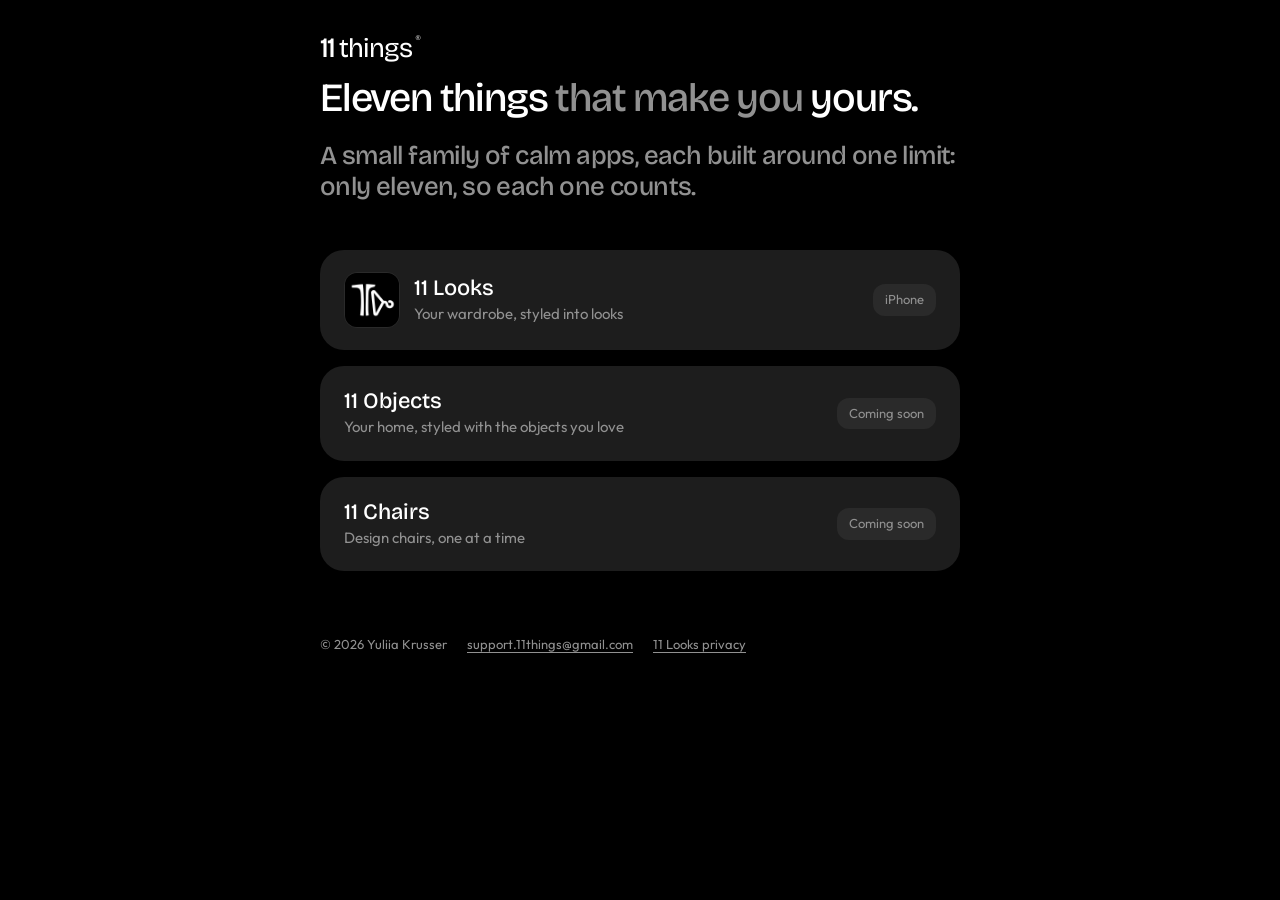
==== index.html @ c532686d "Black background like the icon; 11 Looks icon on its card Co-Authored-By: Claude Opus 5.5 <noreply@a" ====
<!DOCTYPE html>
<html lang="en">
<head>
<meta charset="utf-8">
<meta name="viewport" content="width=device-width, initial-scale=1">
<title>11 things</title>
<meta name="description" content="A small family of apps built around a limit of eleven: the things that make you yours.">
<link rel="preconnect" href="https://fonts.googleapis.com">
<link rel="preconnect" href="https://fonts.gstatic.com" crossorigin>
<link href="https://fonts.googleapis.com/css2?family=Bricolage+Grotesque:opsz,wght@12..96,400;12..96,500&family=Outfit:wght@400;500&display=swap" rel="stylesheet">
<link rel="stylesheet" href="style.css">
</head>
<body>
<main>
<a class="mark" href="./" aria-label="11 things"><b>11</b><span>things</span><sup>®</sup></a>

<h1>Eleven things <span class="grey">that make you</span> yours.</h1>
<p class="lead"><span class="grey">A small family of calm apps, each built around one limit: only eleven, so each one counts.</span></p>

<div class="apps">
  <a class="card app" href="11looks/">
    <img class="icon" src="11looks/icon.png" alt="" width="56" height="56">
    <div style="flex:1"><div class="name">11 Looks</div><div class="what">Your wardrobe, styled into looks</div></div>
    <span class="tag">iPhone</span>
  </a>
  <div class="card app">
    <div><div class="name">11 Objects</div><div class="what">Your home, styled with the objects you love</div></div>
    <span class="tag">Coming soon</span>
  </div>
  <div class="card app">
    <div><div class="name">11 Chairs</div><div class="what">Design chairs, one at a time</div></div>
    <span class="tag">Coming soon</span>
  </div>
</div>
<footer>
  <span>© 2026 Yuliia Krusser</span>
  <a href="mailto:support.11things@gmail.com">support.11things@gmail.com</a>
  <a href="11looks/privacy/">11 Looks privacy</a>
</footer>
</main>
</body>
</html>
---- style.css ----
/* 11 things: black like the icon and the apps' dark mode: black page, dark cards #1D1D1D, white words, neutral greys */
:root {
  --page: #000000;
  --card: #1D1D1D;
  --ink: #FFFFFF;
  --muted: #919191;
  --line: #333333;
}
* { box-sizing: border-box; }
html { -webkit-text-size-adjust: 100%; color-scheme: dark; background: #000; }
body {
  margin: 0;
  background: var(--page);
  color: var(--ink);
  font-family: 'Outfit', -apple-system, BlinkMacSystemFont, sans-serif;
  font-size: 17px;
  line-height: 1.5;
  -webkit-font-smoothing: antialiased;
}
main { max-width: 680px; margin: 0 auto; padding: 32px 20px 80px; }
a { color: var(--ink); text-underline-offset: 3px; }
.mark { display: inline-flex; align-items: flex-start; gap: 5px; text-decoration: none; }
.mark b { font-family: 'Bricolage Grotesque', sans-serif; font-weight: 500; font-size: 28px; line-height: 32px; letter-spacing: -2px; }
.mark span { font-family: 'Bricolage Grotesque', sans-serif; font-weight: 400; font-size: 27px; line-height: 32px; letter-spacing: -0.8px; }
.mark sup { font-size: 11px; line-height: 14px; margin-left: -2px; }
.crumb { margin-top: 40px; font-size: 15px; color: var(--muted); }
.crumb a { color: var(--muted); }
h1 {
  font-family: 'Bricolage Grotesque', sans-serif; font-weight: 500;
  font-size: 40px; line-height: 44px; letter-spacing: -1.2px; margin: 12px 0 0;
}
h1 .grey, .lead .grey { color: var(--muted); }
.lead {
  font-family: 'Bricolage Grotesque', sans-serif; font-weight: 500;
  font-size: 26px; line-height: 31px; letter-spacing: -0.6px; margin: 20px 0 0;
}
h2 {
  font-family: 'Bricolage Grotesque', sans-serif; font-weight: 500;
  font-size: 22px; line-height: 26px; letter-spacing: -0.4px; margin: 48px 0 16px;
}
.card { background: var(--card); border-radius: 24px; padding: 22px 24px; margin-top: 8px; }
.card h3 { font-family: 'Bricolage Grotesque', sans-serif; font-weight: 500; font-size: 17px; line-height: 22px; margin: 0; }
.card p { margin: 6px 0 0; color: #C8C8C8; }
.card p + p { margin-top: 10px; }
.apps { display: grid; gap: 8px; margin-top: 40px; }
.app { display: flex; align-items: center; justify-content: space-between; gap: 14px; text-decoration: none; }
.app .name { font-family: 'Bricolage Grotesque', sans-serif; font-weight: 500; font-size: 22px; line-height: 26px; }
.app .what { color: var(--muted); font-size: 15px; margin-top: 2px; }
.tag { flex: none; font-size: 13px; color: var(--muted); background: #2A2A2A; border-radius: 12px; padding: 6px 12px; }
.pill {
  display: inline-flex; align-items: center; height: 52px; padding: 0 26px; margin-top: 28px;
  background: var(--ink); color: #000; border-radius: 999px; text-decoration: none; font-weight: 500; font-size: 17px;
}
.small { font-size: 13px; line-height: 18px; color: var(--muted); }
ul { padding-left: 20px; margin: 8px 0 0; }
li + li { margin-top: 6px; }
footer { margin-top: 64px; display: flex; flex-wrap: wrap; gap: 8px 20px; font-size: 13px; color: var(--muted); }
footer a { color: var(--muted); }
@media (max-width: 480px) {
  h1 { font-size: 34px; line-height: 38px; }
  .lead { font-size: 22px; line-height: 27px; }
}
.icon { flex: none; width: 56px; height: 56px; border-radius: 13px; border: 1px solid #2A2A2A; }
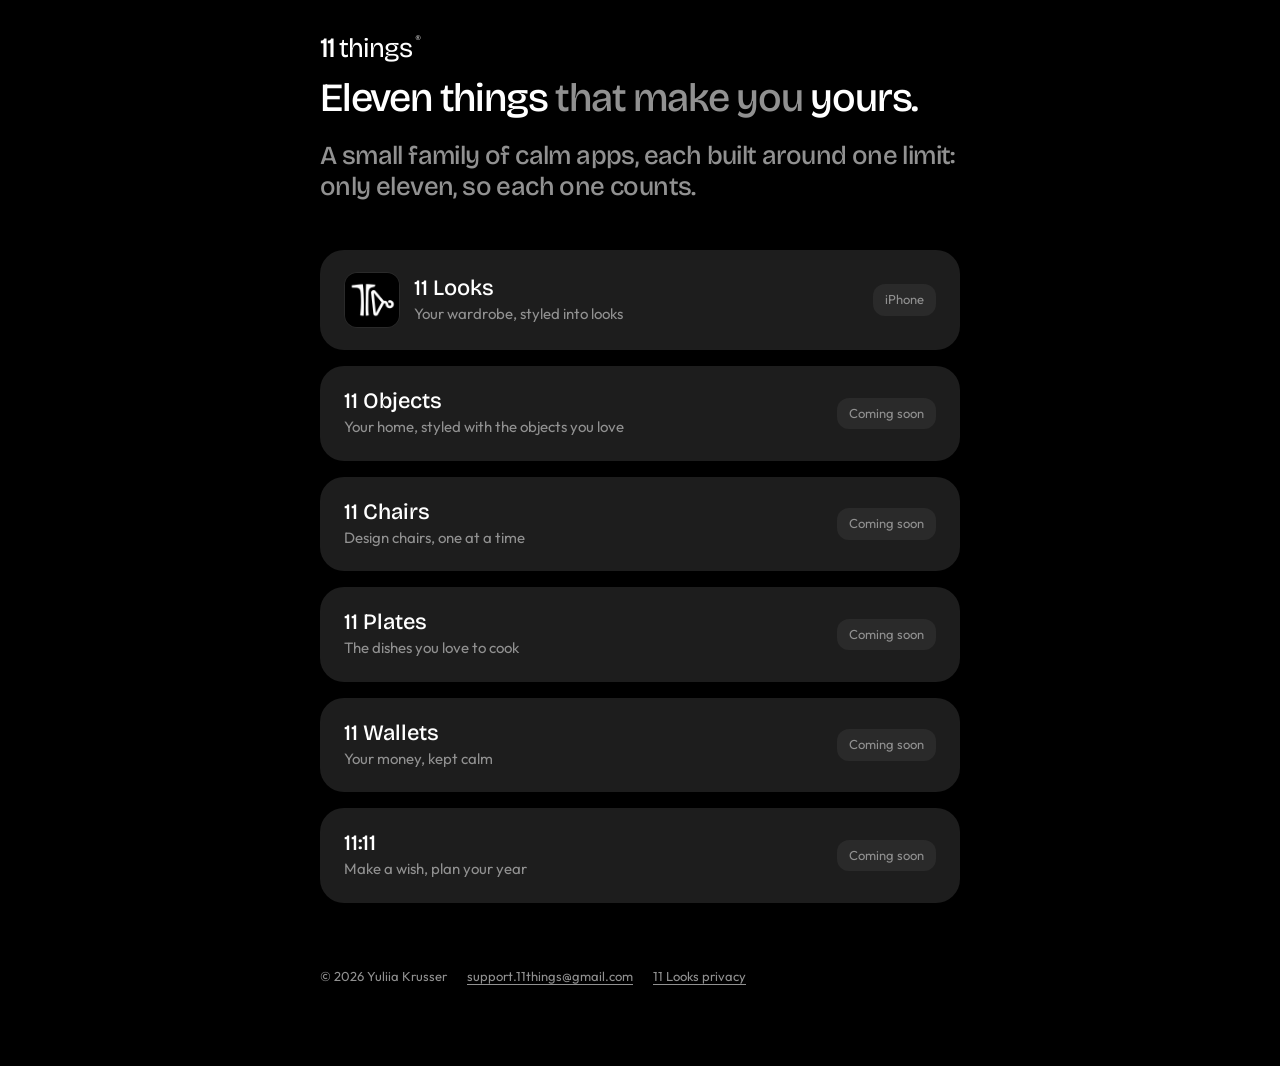
==== commit d43415cd: "Add 11 Plates, 11 Wallets and 11:11 (coming soon) Co-Authored-By: Claude Opus 5.5 <noreply@anthropic" ====
--- a/index.html
+++ b/index.html
@@ -31,6 +31,18 @@
     <div><div class="name">11 Chairs</div><div class="what">Design chairs, one at a time</div></div>
     <span class="tag">Coming soon</span>
   </div>
+  <div class="card app">
+    <div><div class="name">11 Plates</div><div class="what">The dishes you love to cook</div></div>
+    <span class="tag">Coming soon</span>
+  </div>
+  <div class="card app">
+    <div><div class="name">11 Wallets</div><div class="what">Your money, kept calm</div></div>
+    <span class="tag">Coming soon</span>
+  </div>
+  <div class="card app">
+    <div><div class="name">11:11</div><div class="what">Make a wish, plan your year</div></div>
+    <span class="tag">Coming soon</span>
+  </div>
 </div>
 <footer>
   <span>© 2026 Yuliia Krusser</span>
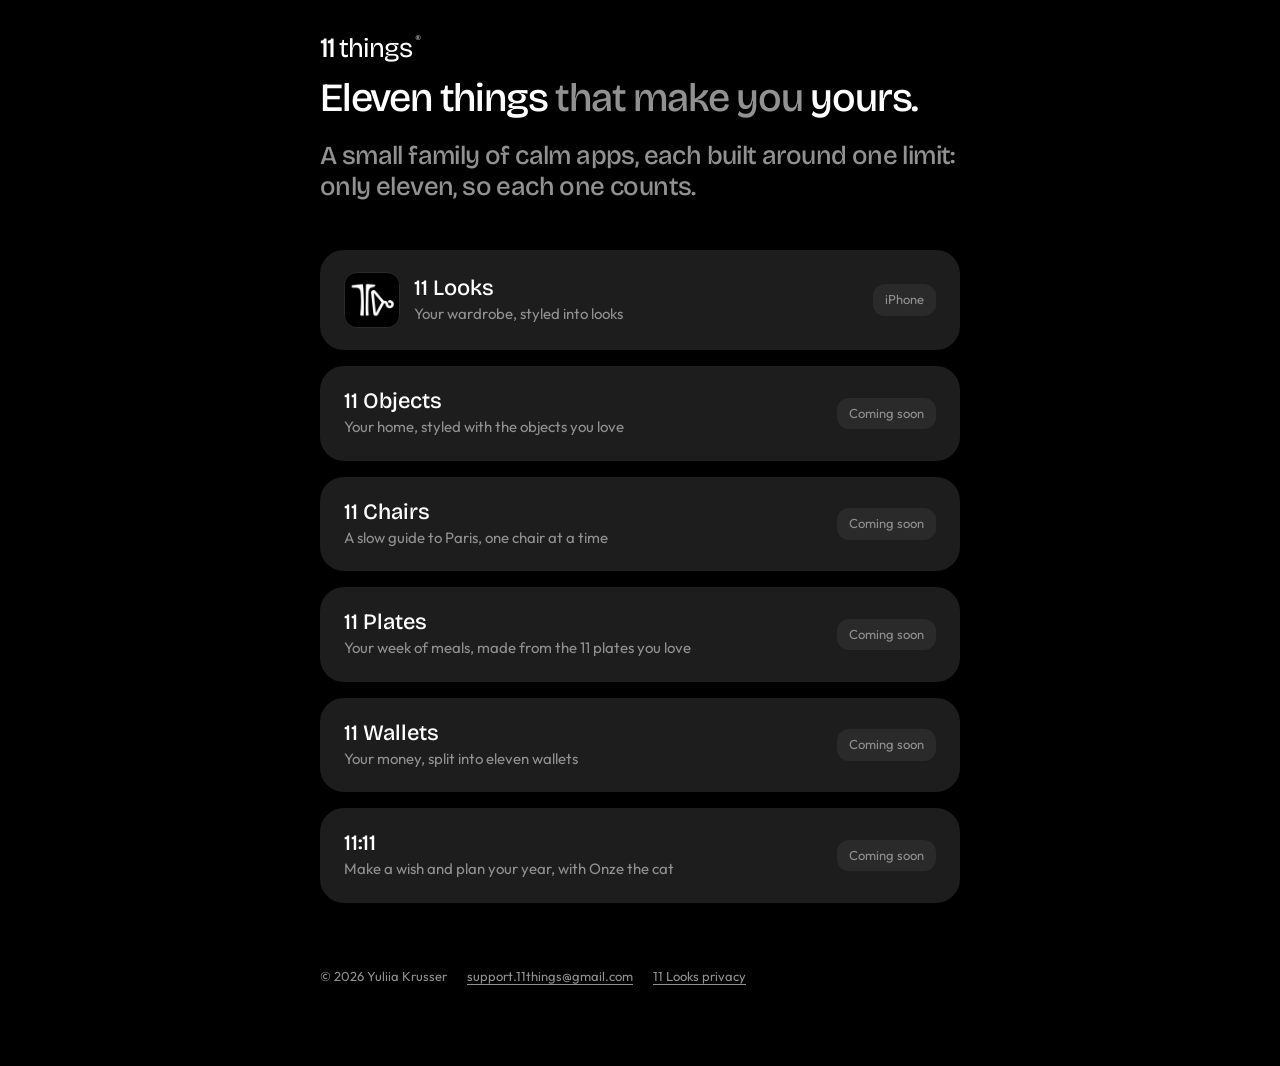
==== commit 0a07e861: "Descriptions from each app's notes Co-Authored-By: Claude Opus 5.5 <noreply@anthropic.com> Claude-Se" ====
--- a/index.html
+++ b/index.html
@@ -28,19 +28,19 @@
     <span class="tag">Coming soon</span>
   </div>
   <div class="card app">
-    <div><div class="name">11 Chairs</div><div class="what">Design chairs, one at a time</div></div>
+    <div><div class="name">11 Chairs</div><div class="what">A slow guide to Paris, one chair at a time</div></div>
     <span class="tag">Coming soon</span>
   </div>
   <div class="card app">
-    <div><div class="name">11 Plates</div><div class="what">The dishes you love to cook</div></div>
+    <div><div class="name">11 Plates</div><div class="what">Your week of meals, made from the 11 plates you love</div></div>
     <span class="tag">Coming soon</span>
   </div>
   <div class="card app">
-    <div><div class="name">11 Wallets</div><div class="what">Your money, kept calm</div></div>
+    <div><div class="name">11 Wallets</div><div class="what">Your money, split into eleven wallets</div></div>
     <span class="tag">Coming soon</span>
   </div>
   <div class="card app">
-    <div><div class="name">11:11</div><div class="what">Make a wish, plan your year</div></div>
+    <div><div class="name">11:11</div><div class="what">Make a wish and plan your year, with Onze the cat</div></div>
     <span class="tag">Coming soon</span>
   </div>
 </div>
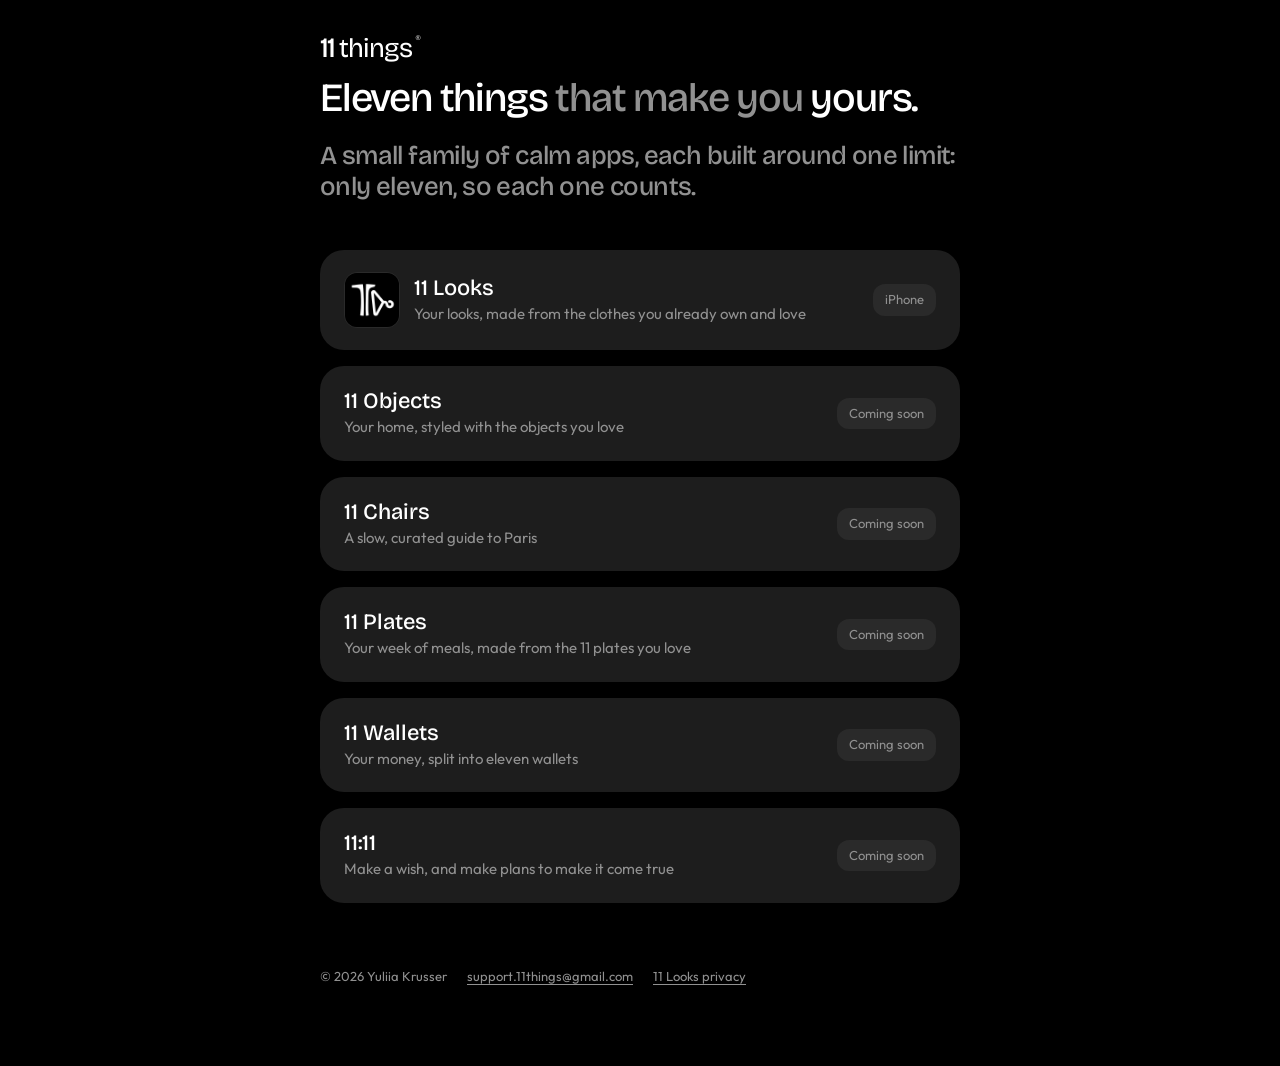
==== commit 6ae2302f: "Fix 11 Looks, 11 Chairs and 11:11 descriptions Co-Authored-By: Claude Opus 5.5 <noreply@anthropic.co" ====
--- a/index.html
+++ b/index.html
@@ -20,7 +20,7 @@
 <div class="apps">
   <a class="card app" href="11looks/">
     <img class="icon" src="11looks/icon.png" alt="" width="56" height="56">
-    <div style="flex:1"><div class="name">11 Looks</div><div class="what">Your wardrobe, styled into looks</div></div>
+    <div style="flex:1"><div class="name">11 Looks</div><div class="what">Your looks, made from the clothes you already own and love</div></div>
     <span class="tag">iPhone</span>
   </a>
   <div class="card app">
@@ -28,7 +28,7 @@
     <span class="tag">Coming soon</span>
   </div>
   <div class="card app">
-    <div><div class="name">11 Chairs</div><div class="what">A slow guide to Paris, one chair at a time</div></div>
+    <div><div class="name">11 Chairs</div><div class="what">A slow, curated guide to Paris</div></div>
     <span class="tag">Coming soon</span>
   </div>
   <div class="card app">
@@ -40,7 +40,7 @@
     <span class="tag">Coming soon</span>
   </div>
   <div class="card app">
-    <div><div class="name">11:11</div><div class="what">Make a wish and plan your year, with Onze the cat</div></div>
+    <div><div class="name">11:11</div><div class="what">Make a wish, and make plans to make it come true</div></div>
     <span class="tag">Coming soon</span>
   </div>
 </div>
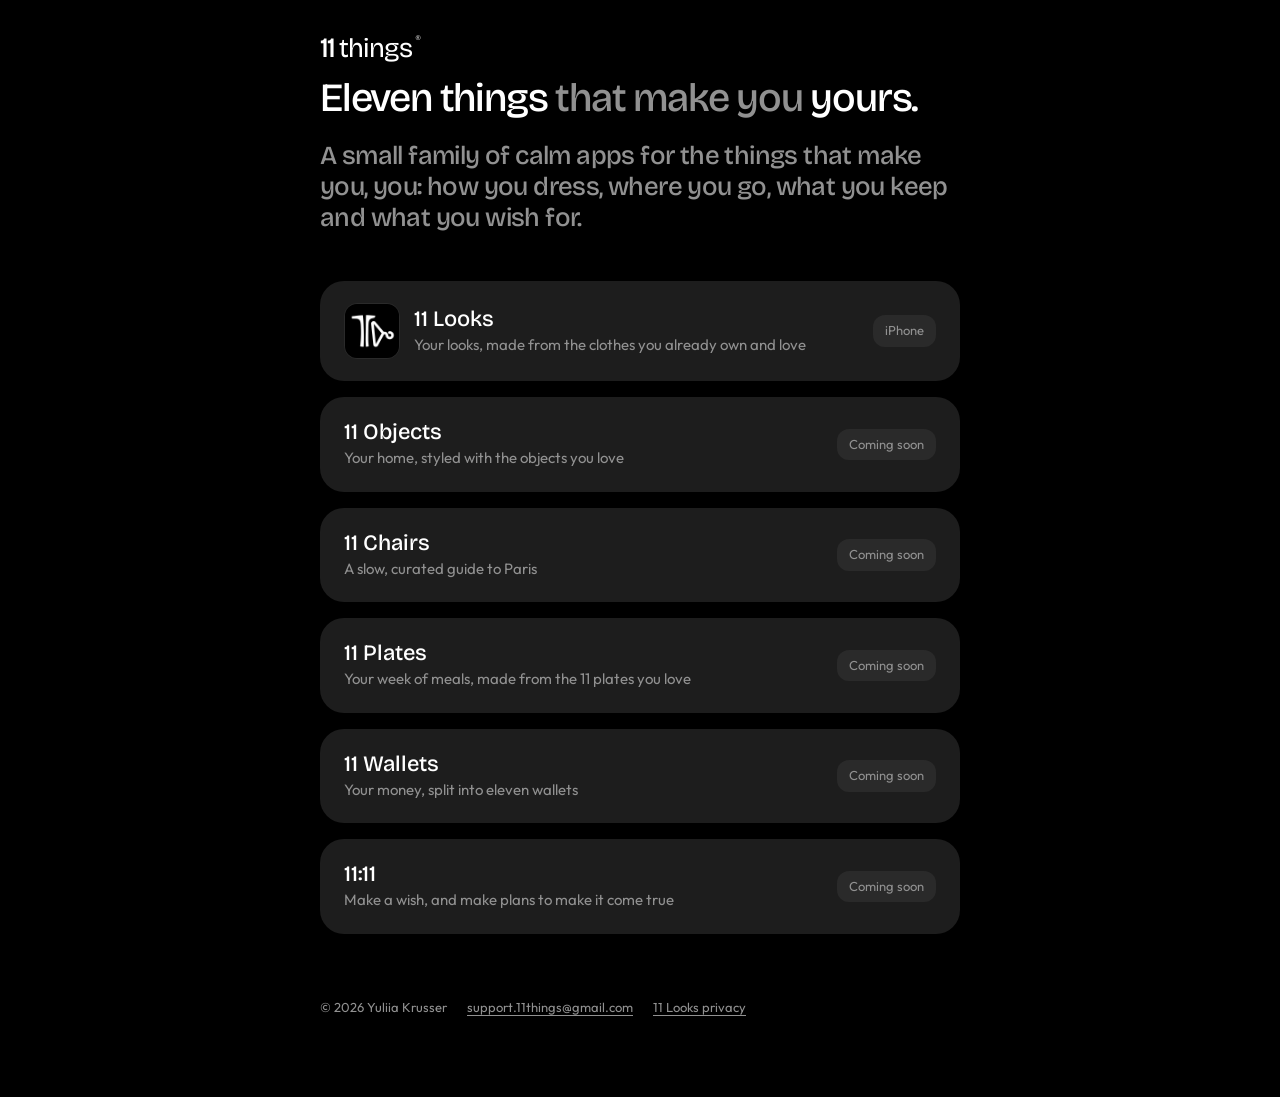
==== commit e9fedb5b: "New lead line Co-Authored-By: Claude Opus 5.5 <noreply@anthropic.com> Claude-Session: https://claude" ====
--- a/index.html
+++ b/index.html
@@ -15,7 +15,7 @@
 <a class="mark" href="./" aria-label="11 things"><b>11</b><span>things</span><sup>®</sup></a>
 
 <h1>Eleven things <span class="grey">that make you</span> yours.</h1>
-<p class="lead"><span class="grey">A small family of calm apps, each built around one limit: only eleven, so each one counts.</span></p>
+<p class="lead"><span class="grey">A small family of calm apps for the things that make you, you: how you dress, where you go, what you keep and what you wish for.</span></p>
 
 <div class="apps">
   <a class="card app" href="11looks/">
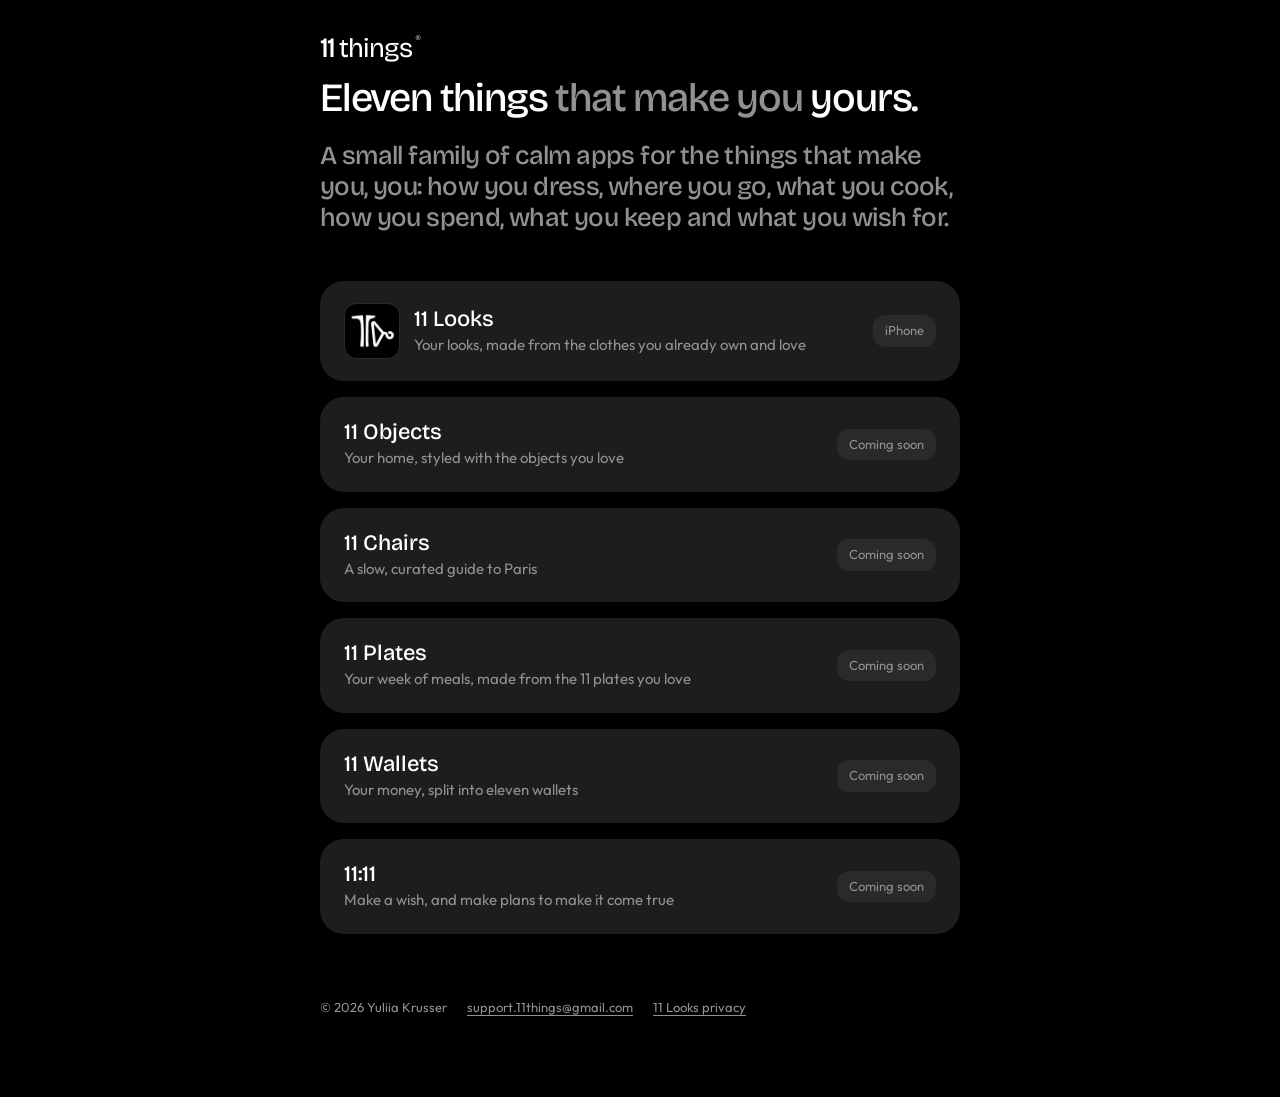
==== commit 010f5169: "Lead line: cooking and spending too Co-Authored-By: Claude Opus 5.5 <noreply@anthropic.com> Claude-S" ====
--- a/index.html
+++ b/index.html
@@ -15,7 +15,7 @@
 <a class="mark" href="./" aria-label="11 things"><b>11</b><span>things</span><sup>®</sup></a>
 
 <h1>Eleven things <span class="grey">that make you</span> yours.</h1>
-<p class="lead"><span class="grey">A small family of calm apps for the things that make you, you: how you dress, where you go, what you keep and what you wish for.</span></p>
+<p class="lead"><span class="grey">A small family of calm apps for the things that make you, you: how you dress, where you go, what you cook, how you spend, what you keep and what you wish for.</span></p>
 
 <div class="apps">
   <a class="card app" href="11looks/">
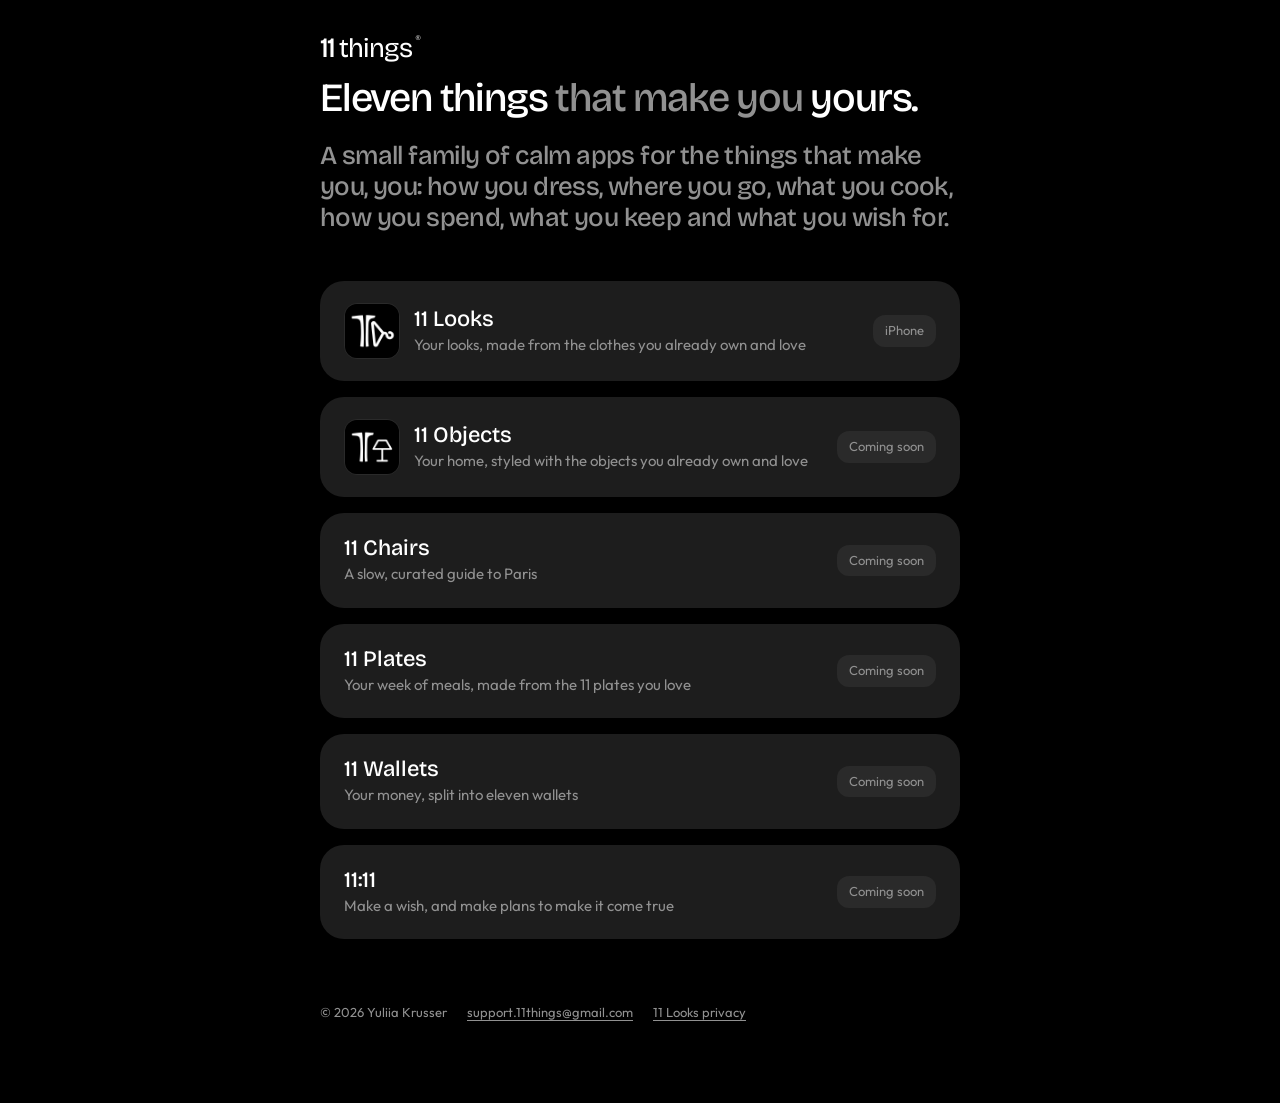
==== commit 69aabde5: "11 Objects: support and privacy pages, card on the home page Co-Authored-By: Claude Opus 5.5 <norepl" ====
--- a/index.html
+++ b/index.html
@@ -23,10 +23,11 @@
     <div style="flex:1"><div class="name">11 Looks</div><div class="what">Your looks, made from the clothes you already own and love</div></div>
     <span class="tag">iPhone</span>
   </a>
-  <div class="card app">
-    <div><div class="name">11 Objects</div><div class="what">Your home, styled with the objects you love</div></div>
+  <a class="card app" href="11objects/">
+    <img class="icon" src="11objects/icon.png" alt="" width="56" height="56">
+    <div style="flex:1"><div class="name">11 Objects</div><div class="what">Your home, styled with the objects you already own and love</div></div>
     <span class="tag">Coming soon</span>
-  </div>
+  </a>
   <div class="card app">
     <div><div class="name">11 Chairs</div><div class="what">A slow, curated guide to Paris</div></div>
     <span class="tag">Coming soon</span>
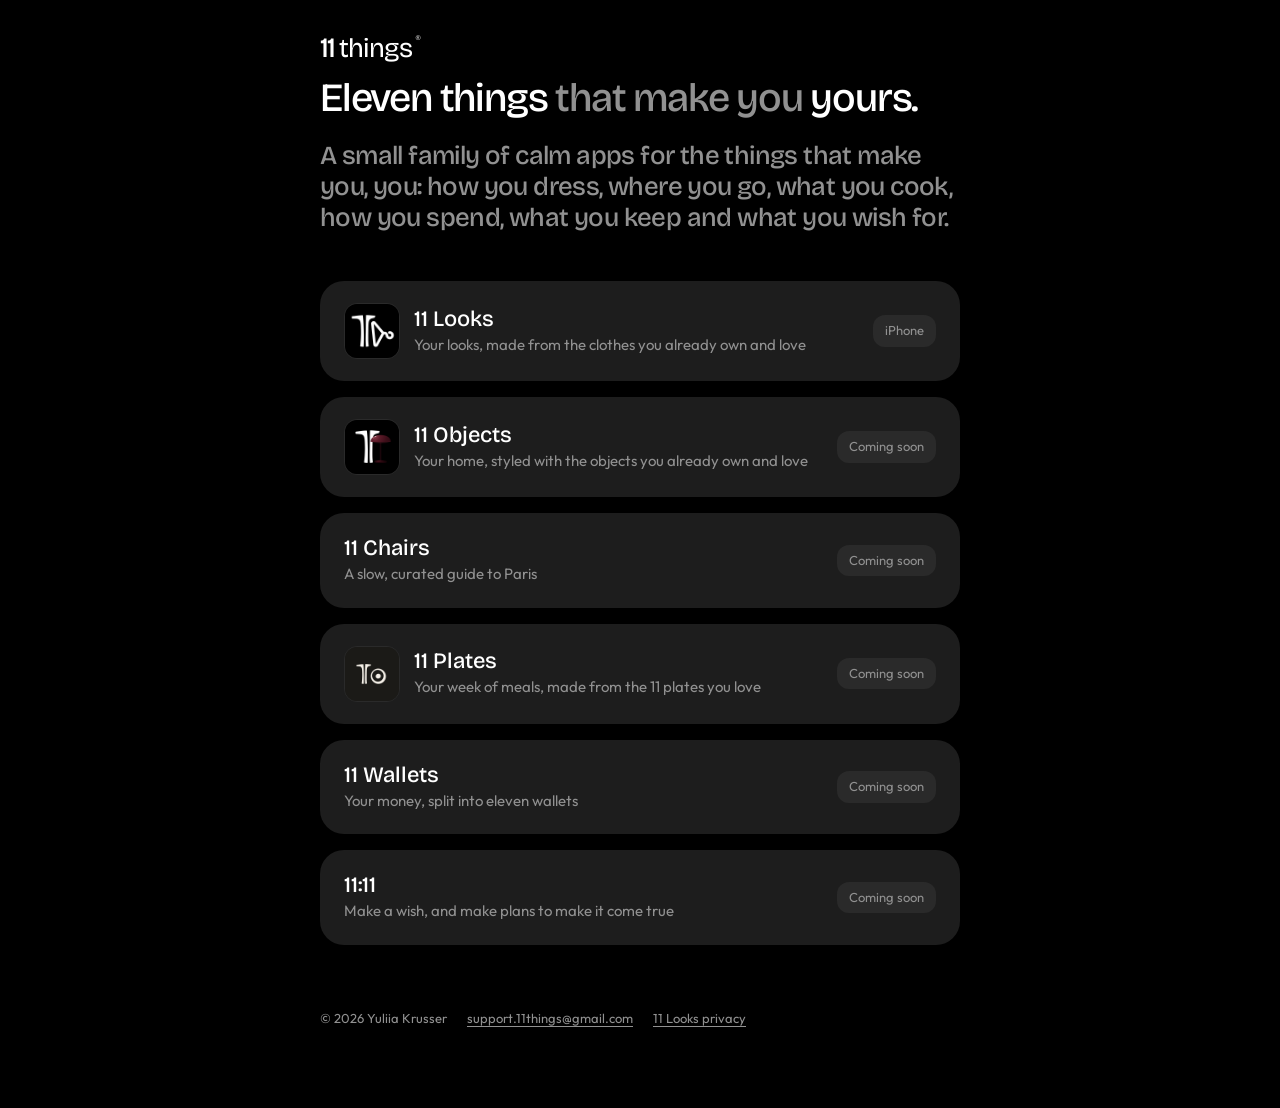
==== commit a0b16772: "11 Plates: support, privacy policy and terms of use pages Co-Authored-By: Claude Opus 5.5 <noreply@a" ====
--- a/index.html
+++ b/index.html
@@ -32,10 +32,11 @@
     <div><div class="name">11 Chairs</div><div class="what">A slow, curated guide to Paris</div></div>
     <span class="tag">Coming soon</span>
   </div>
-  <div class="card app">
-    <div><div class="name">11 Plates</div><div class="what">Your week of meals, made from the 11 plates you love</div></div>
+  <a class="card app" href="11plates/">
+    <img class="icon" src="11plates/icon.png" alt="" width="56" height="56">
+    <div style="flex:1"><div class="name">11 Plates</div><div class="what">Your week of meals, made from the 11 plates you love</div></div>
     <span class="tag">Coming soon</span>
-  </div>
+  </a>
   <div class="card app">
     <div><div class="name">11 Wallets</div><div class="what">Your money, split into eleven wallets</div></div>
     <span class="tag">Coming soon</span>
